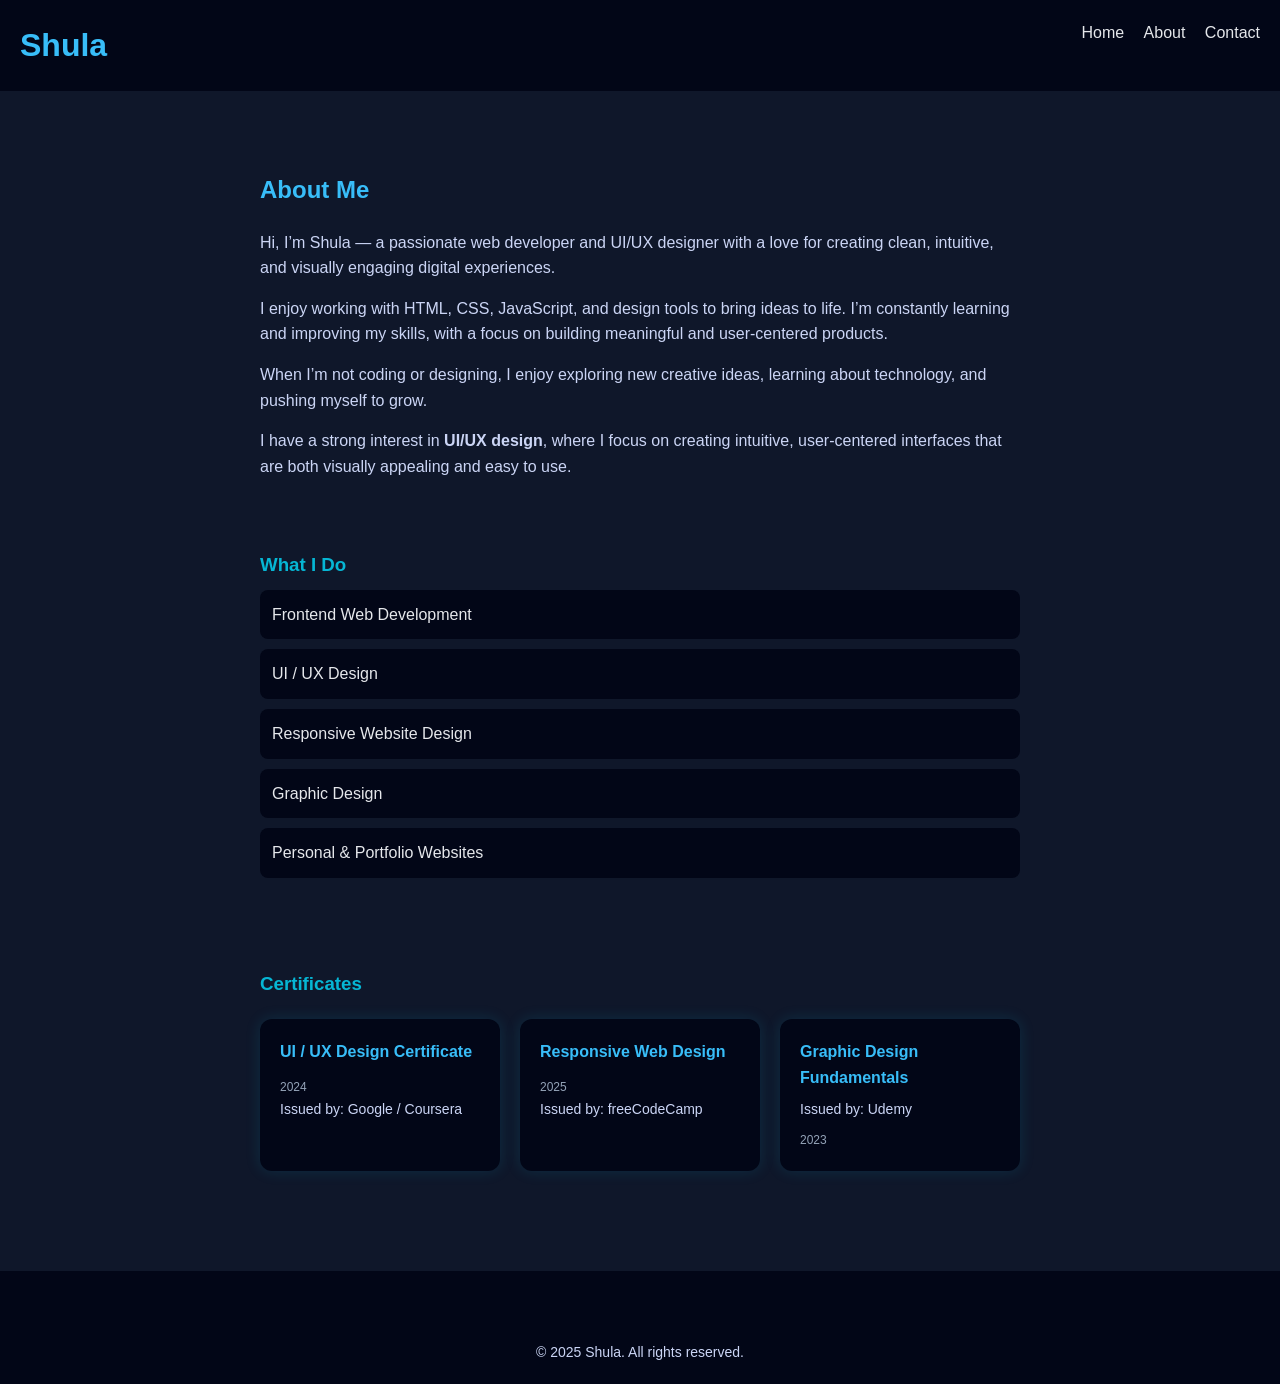
==== About.html @ 353653dd "Initial commit" ====
<!DOCTYPE html>
<html lang="en">
<head>
  <meta charset="UTF-8" />
    <meta name="viewport" content="width=device-width, initial-scale=1.0" />
      <title>About Me | Shula</title>
        <link rel="stylesheet" href="style.css" />

          <!-- Font Awesome Icons -->
            <link
                rel="stylesheet"
                    href="https://cdnjs.cloudflare.com/ajax/libs/font-awesome/6.5.0/css/all.min.css"
                      />
                      </head>
                      <body>

                        <!-- Header -->
                          <header>
                              <h1>Shula</h1>
                                  <nav>
                                        <a href="index.html">Home</a>
                                              <a href="about.html">About</a>
                                                    <a href="contact.html">Contact</a>
                                                        </nav>
                                                          </header>

                                                            <!-- About Section -->
                                                              <section class="about-page">
                                                                  <h2>About Me</h2>

                                                                      <p>
                                                                            Hi, I’m Shula — a passionate web developer and UI/UX designer with a love
                                                                                  for creating clean, intuitive, and visually engaging digital experiences.
                                                                                      </p>

                                                                                          <p>
                                                                                                I enjoy working with HTML, CSS, JavaScript, and design tools to bring ideas
                                                                                                      to life. I’m constantly learning and improving my skills, with a focus on
                                                                                                            building meaningful and user-centered products.
                                                                                                                </p>

                                                                                                                    <p>
                                                                                                                          When I’m not coding or designing, I enjoy exploring new creative ideas,
                                                                                                                                learning about technology, and pushing myself to grow.
                                                                                                                                    </p>
<p>
  I have a strong interest in <strong>UI/UX design</strong>, where I focus on
    creating intuitive, user-centered interfaces that are both visually
      appealing and easy to use.
      </p><br>

                                                                                                                                        <h3>What I Do</h3>
                                                                                                                                            <ul>
                                                                                                                                                  <li>Frontend Web Development</li>
                                                                                                                                                        <li>UI / UX Design</li>
                                                                                                                                                              <li>Responsive Website Design</li>
                                                                                                                                                              <li>Graphic Design</li>
                                                                                                                                                                    <li>Personal & Portfolio Websites</li>
                                                                                                                                                                        </ul><br>
                                                                                                                                                                        <br> 
<h3>Certificates</h3>

<div class="certificates">
  <a href="https://www.credly.com/badges/b86bada4-7252-48c2-9cae-0951d5f258d8/public_url" target="_blank" class="certificate-card">
      <h4>UI / UX Design Certificate</h4>
<span>2024</span>
          <p>Issued by: Google / Coursera</p>
         
                </a>
                
                  <a href="https://freecodecamp.org/certification/cindy27/responsive-web-design" target="_blank" class="certificate-card">
                      <h4>Responsive Web Design</h4>
         <span>2025</span>
                          <p>Issued by: freeCodeCamp</p>
                                </a>
                                
                                  <a href="link-to-graphic-design-certificate.pdf" target="_blank" class="certificate-card">
                                      <h4>Graphic Design Fundamentals</h4>
                                          <p>Issued by: Udemy</p>
                                              <span>2023</span>
                                                </a>
                                                </div>                                                                                                                                                                                                                                                                                                                                               
              </section>

                                                                                                                                                                            <!-- Footer -->
                                                                                                                                                                              <footer class="footer">
                                                                                                                                                                                  <p class="footer-copy">© 2025 Shula. All rights reserved.</p>
                                                                                                                                                                                    </footer>

                                                                                                                                                                                    </body>
                                                                                                                                                                                    </html>
---- style.css ----
* {
  margin: 0;
    padding: 0;
      box-sizing: border-box;
        font-family: Arial, sans-serif;
        }

        body {
          background: #0f172a;
            color: #e5e7eb;
              line-height: 1.6;
              }

              /* Navbar */
              header {
                display: flex;
                  justify-content: space-between;
                    padding: 20px;
                      background: #020617;
                      }

                      header h1 {
                        color: #38bdf8;
                        }

                        nav a {
                          margin-left: 15px;
                            color: #e5e7eb;
                              text-decoration: none;
                              }

                              nav a:hover {
                                color: #38bdf8;
                                }

                                /* Hero */
                                .hero {
                                  text-align: center;
                                    padding: 80px 20px;
                                    }

                                    .hero button {
                                      margin-top: 20px;
                                        padding: 10px 20px;
                                          border: none;
                                            background: #38bdf8;
                                              color: #020617;
                                                cursor: pointer;
                                                  border-radius: 5px;
                                                  }

                                                  .hero button:hover {
                                                    background: #0ea5e9;
                                                    }

                                                    /* Sections */
                                                    section {
                                                      padding: 60px 20px;
                                                        max-width: 900px;
                                                          margin: auto;
                                                          }

                                                          h2 {
                                                            margin-bottom: 20px;
                                                              color: #38bdf8;
                                                              }

                                                              /* Projects */
                                                              .projects-container {
                                                                display: grid;
                                                                  grid-template-columns: repeat(auto-fit, minmax(250px, 1fr));
                                                                    gap: 20px;
                                                                    }

                                                                    .project-card {
                                                                      background: #020617;
                                                                        padding: 20px;
                                                                          border-radius: 10px;
                                                                          }

                                                                          .project-card a {
                                                                            color: #38bdf8;
                                                                              text-decoration: none;
                                                                              }

                                                                              /* Skills */
                                                                              ul {
                                                                                list-style: none;
                                                                                }

                                                                                ul li {
                                                                                  background: #020617;
                                                                                    padding: 10px;
                                                                                      margin-bottom: 10px;
                                                                                        border-radius: 5px;
                                                                                        }

                                                                                        /* Footer */
.footer {
  background: #020617;
    margin-top: 80px;
      padding: 40px 20px 20px;
      }

      .footer-container {
        max-width: 1000px;
          margin: auto;
            display: grid;
              grid-template-columns: repeat(auto-fit, minmax(250px, 1fr));
                gap: 30px;
                }

                .footer h3 {
                  color: #38bdf8;
                    margin-bottom: 10px;
                    }

                    .footer p {
                      color: #cbd5f5;
                        font-size: 14px;
                        }

                        /* Social Icons */
                        .social-icons {
                          display: flex;
                            gap: 15px;
                              margin-top: 10px;
                              }

                              .social-icons a {
                                font-size: 22px;
                                  color: #38bdf8;
                                    transition: 0.3s;
                                    }

                                    .social-icons a:hover {
                                      color: #06b6d4;
                                        transform: translateY(-3px);
                                        }

                                        .footer-copy {
                                          text-align: center;
                                            margin-top: 30px;
                                              font-size: 13px;
                                                color: #94a3b8;
                                                }

                                                                                        
                                                                                              .contact-btn {
                                                                                                display: inline-block;
                                                                                                  margin-left: 10px;
                                                                                                    padding: 12px 24px;
                                                                                                      background: #06b6d4; /* Brighter cyan */
                                                                                                        color: #ffffff;
                                                                                                          border: 2px solid #06b6d4;
                                                                                                            border-radius: 6px;
                                                                                                              text-decoration: none;
                                                                                                                font-weight: bold;
                                                                                                                  transition: 0.3s;
                                                                                                                  }

                                                                                                                  .contact-btn:hover {
                                                                                                                    background: #0ea5e9; /* Lighter blue on hover */
                                                                                                                      border-#0ea5e9
                                                                                                                      color: #ffffff;
                                                                                                                        transform: translateY(-2px);
                                                                                                                          }

.contact-btn-container {
  margin-top: 25px;
    padding: 20px;
      display: inline-block;
        border-radius: 12px;
          background: rgba(6, 182, 212, 0.1); /* soft glow */
            box-shadow: 0 0 20px rgba(6, 182, 212, 0.35);
            }
            
.contact-section {
  max-width: 500px;
    margin: auto;
    }

    .contact-form {
      display: flex;
        flex-direction: column;
        }

        .contact-form input,
        .contact-form textarea {
          margin-bottom: 15px;
            padding: 10px;
              border-radius: 5px;
                border: none;
                  outline: none;
                  }

                  .contact-form button {
                    padding: 10px;
                      background: #38bdf8;
                        color: #020617;
                          border: none;
                            border-radius: 5px;
                              cursor: pointer;
                              }

                              .contact-form button:hover {
                                background: #0ea5e9;
                                }
                                                                                                              .contact-btn:hover {
                                                                                                                background: #38bdf8;
                                                                                                                  color: #020617;
                                                                                                                  }
                                                                                              }
           .social-container {
             margin-top: 40px;
               padding: 25px;
                 background: #020617;
                   border-radius: 15px;
                     box-shadow: 0 0 25px rgba(6, 182, 212, 0.25);
                     }

                     .social-container h3 {
                       margin-bottom: 15px;
                         color: #38bdf8;
                         }

                         /* Links inside container */
                         .social-links {
                           display: grid;
                             grid-template-columns: repeat(auto-fit, minmax(120px, 1fr));
                               gap: 15px;
                               }

                               .social-links a {
                                 text-align: center;
                                   padding: 12px;
                                     background: rgba(6, 182, 212, 0.1);
                                       color: #38bdf8;
                                         text-decoration: none;
                                           border-radius: 8px;
                                             font-weight: bold;
                                               transition: 0.3s;
                                               }

                                               .social-links a:hover {
                                                 background: #06b6d4;
                                                   color: #020617;
                                                     transform: translateY(-3px);
                                                     }
.about-page {
  max-width: 800px;
    margin: 60px auto;
      padding: 20px;
      }
      
      .about-page h2 {
        color: #38bdf8;
          margin-bottom: 20px;
          }
          
          .about-page p {
            margin-bottom: 15px;
              color: #cbd5f5;
                font-size: 16px;
                }
                
                .about-page h3 {
                  margin-top: 30px;
                    margin-bottom: 10px;
                      color: #06b6d4;
                      }
                      
                      .about-page ul {
                        list-style: none;
                          padding-left: 0;
                          }
                          
                          .about-page ul li {
                            background: #020617;
                              padding: 12px;
                                margin-bottom: 10px;
                                  border-radius: 8px;
                                  }                                                     
.about-container {
  display: block;
    max-width: 400px;
      padding: 20px;
        border-radius: 12px;
          background: #111;
            color: #fff;
              text-decoration: none;
                transition: all 0.3s ease;
                  border: 2px solid #444;
                  }

                  .about-container h2 {
                    margin-bottom: 8px;
                    }

                    .about-container p {
                      font-size: 14px;
                        opacity: 0.8;
                        }

                        .about-container:hover {
                          background: #1f1f1f;
                            transform: translateY(-5px);
                              border-color: #00ffd5;
                              }
.read-more-box {
  display: block;
    width: 90%;
      max-width: 500px;
        margin: 60px auto;
          padding: 25px;
            background: #111;
              color: #fff;
                text-align: center;
                  text-decoration: none;
                    font-size: 18px;
                      font-weight: 600;
                        border-radius: 16px;
                          border: 1px solid #333;
                            transition: all 0.3s ease;
                            }
                            
                            /* Hover effect */
                            .read-more-box:hover {
                              transform: translateY(-6px);
                                border-color: #00ffd5;
                                  box-shadow: 0 10px 30px rgba(0, 255, 213, 0.2);
                                    color: #00ffd5;
                                   }                              
.read-more-container {
  width: 200px;
    height: 100px;
      background: #00bfff; /* bright blue/cyan */
        border: 1px solid #009acd; /* slightly darker blue border */
          border-radius: 16px;
            display: flex;
              justify-content: center;
                align-items: center;
                  margin: 60px auto;
                    box-shadow: 0 4px 15px rgba(0,191,255,0.3);
                      transition: all 0.3s ease;
                      }
                      
                      .read-more-container:hover {
                        transform: translateY(-5px);
                          border-color: #00ffff; /* light cyan border on hover */
                            box-shadow: 0 10px 30px rgba(0,255,255,0.4);
                            }
                            
                            .read-more-link {
                              color: #fff;
                                text-decoration: none;
                                  font-weight: 600;
                                    font-size: 18px;
                                      padding: 10px 20px;
                                        background: #00ffff; /* cyan button */
                                          border-radius: 8px;
                                            transition: all 0.3s ease;
                                            }
                                            
                                            .read-more-link:hover {
                                              background: #87cefa; /* lighter blue on hover */
                                                color: #000;
                                                  transform: translateY(-2px);
                                                  }                                   
.certificates {
  display: grid;
    grid-template-columns: repeat(auto-fit, minmax(230px, 1fr));
      gap: 20px;
        margin-top: 20px;
        }
        
        .certificate-card {
          background: #020617;
            padding: 20px;
              border-radius: 12px;
                box-shadow: 0 0 15px rgba(6, 182, 212, 0.15);
                  transition: 0.3s;
                  }
                  
                  .certificate-card:hover {
                    transform: translateY(-5px);
                      box-shadow: 0 0 25px rgba(6, 182, 212, 0.35);
                      }
.certificate-card {
  display: block; /* make anchor behave like a block */
    text-decoration: none; /* remove underline */
      cursor: pointer;
      }                      
                      .certificate-card h4 {
                        color: #38bdf8;
                          margin-bottom: 8px;
                          }
                          
                          .certificate-card p {
                            font-size: 14px;
                              color: #cbd5f5;
                                margin-bottom: 5px;
                                }
                                
                                .certificate-card span {
                                  font-size: 12px;
                                    color: #94a3b8;
                                    }
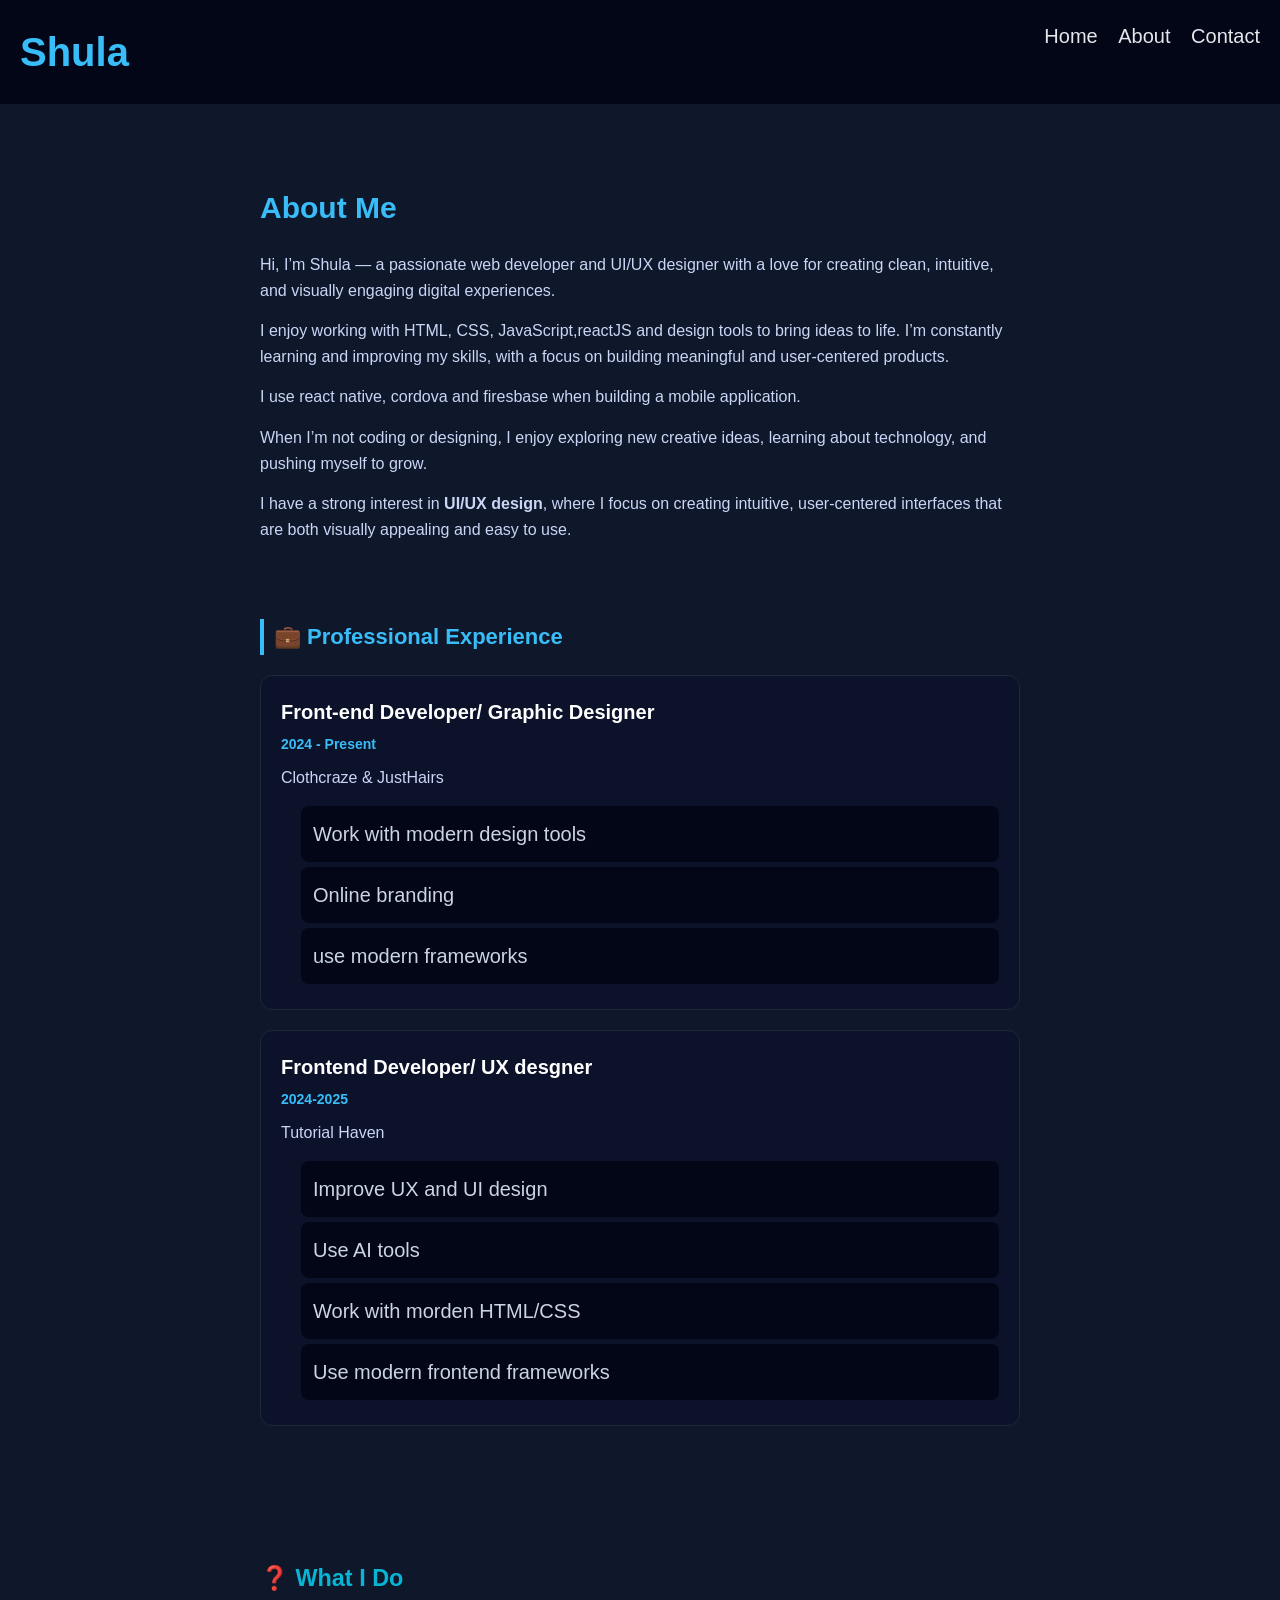
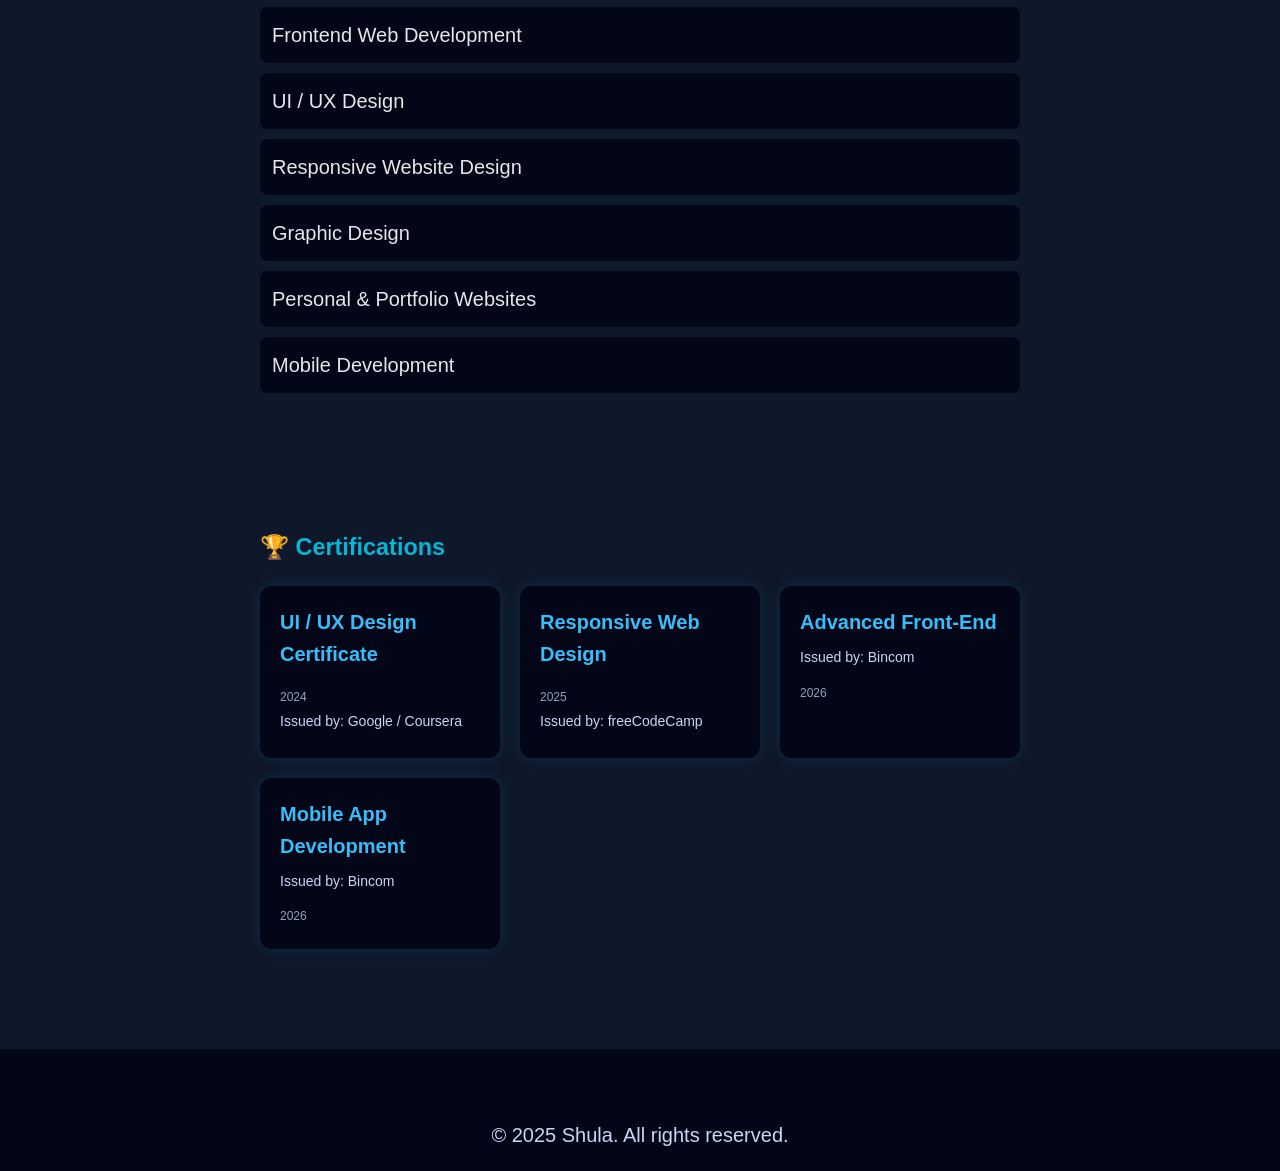
==== commit 05078c8e: "Finish merge" ====
--- a/About.html
+++ b/About.html
@@ -1,91 +1,132 @@
 <!DOCTYPE html>
 <html lang="en">
+
 <head>
   <meta charset="UTF-8" />
-    <meta name="viewport" content="width=device-width, initial-scale=1.0" />
-      <title>About Me | Shula</title>
-        <link rel="stylesheet" href="style.css" />
+  <meta name="viewport" content="width=device-width, initial-scale=1.0" />
+  <title>About Me | Shula</title>
+  <link rel="stylesheet" href="style.css" />
 
-          <!-- Font Awesome Icons -->
-            <link
-                rel="stylesheet"
-                    href="https://cdnjs.cloudflare.com/ajax/libs/font-awesome/6.5.0/css/all.min.css"
-                      />
-                      </head>
-                      <body>
+  <!-- Font Awesome Icons -->
+  <link rel="stylesheet" href="https://cdnjs.cloudflare.com/ajax/libs/font-awesome/6.5.0/css/all.min.css" />
+</head>
 
-                        <!-- Header -->
-                          <header>
-                              <h1>Shula</h1>
-                                  <nav>
-                                        <a href="index.html">Home</a>
-                                              <a href="about.html">About</a>
-                                                    <a href="contact.html">Contact</a>
-                                                        </nav>
-                                                          </header>
+<body>
 
-                                                            <!-- About Section -->
-                                                              <section class="about-page">
-                                                                  <h2>About Me</h2>
+  <!-- Header -->
+  <header>
+    <h1>Shula</h1>
+    <nav>
+      <a href="index.html">Home</a>
+      <a href="about.html">About</a>
+      <a href="contact.html">Contact</a>
+    </nav>
+  </header>
 
-                                                                      <p>
-                                                                            Hi, I’m Shula — a passionate web developer and UI/UX designer with a love
-                                                                                  for creating clean, intuitive, and visually engaging digital experiences.
-                                                                                      </p>
+  <!-- About Section -->
+  <section class="about-page">
+    <h2>About Me</h2>
 
-                                                                                          <p>
-                                                                                                I enjoy working with HTML, CSS, JavaScript, and design tools to bring ideas
-                                                                                                      to life. I’m constantly learning and improving my skills, with a focus on
-                                                                                                            building meaningful and user-centered products.
-                                                                                                                </p>
+    <p>
+      Hi, I’m Shula — a passionate web developer and UI/UX designer with a love
+      for creating clean, intuitive, and visually engaging digital experiences.
+    </p>
 
-                                                                                                                    <p>
-                                                                                                                          When I’m not coding or designing, I enjoy exploring new creative ideas,
-                                                                                                                                learning about technology, and pushing myself to grow.
-                                                                                                                                    </p>
-<p>
-  I have a strong interest in <strong>UI/UX design</strong>, where I focus on
-    creating intuitive, user-centered interfaces that are both visually
+    <p>
+      I enjoy working with HTML, CSS, JavaScript,reactJS and design tools to bring ideas
+      to life. I’m constantly learning and improving my skills, with a focus on
+      building meaningful and user-centered products.
+    </p>
+    <p> I use react native, cordova and firesbase when building a mobile application.</p>
+    <p>
+      When I’m not coding or designing, I enjoy exploring new creative ideas,
+      learning about technology, and pushing myself to grow.
+    </p>
+    <p>
+      I have a strong interest in <strong>UI/UX design</strong>, where I focus on
+      creating intuitive, user-centered interfaces that are both visually
       appealing and easy to use.
-      </p><br>
+    </p><br>
 
-                                                                                                                                        <h3>What I Do</h3>
-                                                                                                                                            <ul>
-                                                                                                                                                  <li>Frontend Web Development</li>
-                                                                                                                                                        <li>UI / UX Design</li>
-                                                                                                                                                              <li>Responsive Website Design</li>
-                                                                                                                                                              <li>Graphic Design</li>
-                                                                                                                                                                    <li>Personal & Portfolio Websites</li>
-                                                                                                                                                                        </ul><br>
-                                                                                                                                                                        <br> 
-<h3>Certificates</h3>
+    <div class="col-lg-8 ps-4 ps-lg-5">
 
-<div class="certificates">
-  <a href="https://www.credly.com/badges/b86bada4-7252-48c2-9cae-0951d5f258d8/public_url" target="_blank" class="certificate-card">
-      <h4>UI / UX Design Certificate</h4>
-<span>2024</span>
+      <!-- Experience -->
+      <div class="resume-section" data-aos="fade-up">
+        <h3>💼 Professional Experience</h3>
+
+        <div class="resume-item">
+          <h4>Front-end Developer/ Graphic Designer</h4>
+          <h5>2024 - Present</h5>
+          <p class="company">Clothcraze & JustHairs</p>
+          <ul>
+            <li>Work with modern design tools</li>
+            <li>Online branding</li>
+            <li>use modern frameworks</li>
+          </ul>
+        </div>
+
+        <div class="resume-item">
+          <h4>Frontend Developer/ UX desgner</h4>
+          <h5>2024-2025</h5>
+          <p class="company">Tutorial Haven</p>
+          <ul>
+            <li>Improve UX and UI design</li>
+            <li>Use AI tools</li>
+            <li>Work with morden HTML/CSS</li>
+            <li>Use modern frontend frameworks</li>
+          </ul>
+        </div>
+      </div>
+      <br>
+      <br>
+      <h3> ❓ What I Do</h3>
+      <ul>
+        <li>Frontend Web Development</li>
+        <li>UI / UX Design</li>
+        <li>Responsive Website Design</li>
+        <li>Graphic Design</li>
+        <li>Personal & Portfolio Websites</li>
+        <li>Mobile Development</li>
+      </ul><br>
+      <br>
+      <br>
+      <h3>🏆 Certifications</h3>
+
+      <div class="certificates">
+        <a href="https://www.credly.com/badges/b86bada4-7252-48c2-9cae-0951d5f258d8/public_url" target="_blank"
+          class="certificate-card">
+          <h4>UI / UX Design Certificate</h4>
+          <span>2024</span>
           <p>Issued by: Google / Coursera</p>
-         
-                </a>
-                
-                  <a href="https://freecodecamp.org/certification/cindy27/responsive-web-design" target="_blank" class="certificate-card">
-                      <h4>Responsive Web Design</h4>
-         <span>2025</span>
-                          <p>Issued by: freeCodeCamp</p>
-                                </a>
-                                
-                                  <a href="link-to-graphic-design-certificate.pdf" target="_blank" class="certificate-card">
-                                      <h4>Graphic Design Fundamentals</h4>
-                                          <p>Issued by: Udemy</p>
-                                              <span>2023</span>
-                                                </a>
-                                                </div>                                                                                                                                                                                                                                                                                                                                               
-              </section>
 
-                                                                                                                                                                            <!-- Footer -->
-                                                                                                                                                                              <footer class="footer">
-                                                                                                                                                                                  <p class="footer-copy">© 2025 Shula. All rights reserved.</p>
-                                                                                                                                                                                    </footer>
+        </a>
 
-                                                                                                                                                                                    </body>
-                                                                                                                                                                                    </html>
+        <a href="https://freecodecamp.org/certification/cindy27/responsive-web-design" target="_blank"
+          class="certificate-card">
+          <h4>Responsive Web Design</h4>
+          <span>2025</span>
+          <p>Issued by: freeCodeCamp</p>
+        </a>
+
+        <a href="images/SHULAMMITE Certificate.pdf" target="_blank" class="certificate-card">
+          <h4>Advanced Front-End</h4>
+          <p>Issued by: Bincom</p>
+          <span>2026</span>
+        </a>
+
+        <a href="images/OKWUKA SHULAMMITECertificate.pdf" target="_blank" class="certificate-card">
+          <h4>Mobile App Development</h4>
+          <p>Issued by: Bincom</p>
+          <span>2026</span>
+        </a>
+      </div>
+  </section>
+
+  <!-- Footer -->
+  <footer class="footer">
+    <p class="footer-copy">© 2025 Shula. All rights reserved.</p>
+  </footer>
+
+</body>
+
+</html>
--- a/style.css
+++ b/style.css
@@ -1,408 +1,811 @@
      * {
-  margin: 0;
-    padding: 0;
-      box-sizing: border-box;
-        font-family: Arial, sans-serif;
-        }
-
-        body {
-          background: #0f172a;
-            color: #e5e7eb;
-              line-height: 1.6;
-              }
-
-              /* Navbar */
-              header {
-                display: flex;
-                  justify-content: space-between;
-                    padding: 20px;
-                      background: #020617;
-                      }
-
-                      header h1 {
-                        color: #38bdf8;
-                        }
-
-                        nav a {
-                          margin-left: 15px;
-                            color: #e5e7eb;
-                              text-decoration: none;
-                              }
-
-                              nav a:hover {
-                                color: #38bdf8;
-                                }
-
-                                /* Hero */
-                                .hero {
-                                  text-align: center;
-                                    padding: 80px 20px;
-                                    }
-
-                                    .hero button {
-                                      margin-top: 20px;
-                                        padding: 10px 20px;
-                                          border: none;
-                                            background: #38bdf8;
-                                              color: #020617;
-                                                cursor: pointer;
-                                                  border-radius: 5px;
-                                                  }
-
-                                                  .hero button:hover {
-                                                    background: #0ea5e9;
-                                                    }
-
-                                                    /* Sections */
-                                                    section {
-                                                      padding: 60px 20px;
-                                                        max-width: 900px;
-                                                          margin: auto;
-                                                          }
-
-                                                          h2 {
-                                                            margin-bottom: 20px;
-                                                              color: #38bdf8;
-                                                              }
-
-                                                              /* Projects */
-                                                              .projects-container {
-                                                                display: grid;
-                                                                  grid-template-columns: repeat(auto-fit, minmax(250px, 1fr));
-                                                                    gap: 20px;
-                                                                    }
-
-                                                                    .project-card {
-                                                                      background: #020617;
-                                                                        padding: 20px;
-                                                                          border-radius: 10px;
-                                                                          }
-
-                                                                          .project-card a {
-                                                                            color: #38bdf8;
-                                                                              text-decoration: none;
-                                                                              }
-
-                                                                              /* Skills */
-                                                                              ul {
-                                                                                list-style: none;
-                                                                                }
-
-                                                                                ul li {
-                                                                                  background: #020617;
-                                                                                    padding: 10px;
-                                                                                      margin-bottom: 10px;
-                                                                                        border-radius: 5px;
-                                                                                        }
-
-                                                                                        /* Footer */
-.footer {
-  background: #020617;
-    margin-top: 80px;
-      padding: 40px 20px 20px;
-      }
-
-      .footer-container {
-        max-width: 1000px;
-          margin: auto;
-            display: grid;
-              grid-template-columns: repeat(auto-fit, minmax(250px, 1fr));
-                gap: 30px;
-                }
-
-                .footer h3 {
-                  color: #38bdf8;
-                    margin-bottom: 10px;
-                    }
-
-                    .footer p {
-                      color: #cbd5f5;
-                        font-size: 14px;
-                        }
-
-                        /* Social Icons */
-                        .social-icons {
-                          display: flex;
-                            gap: 15px;
-                              margin-top: 10px;
-                              }
-
-                              .social-icons a {
-                                font-size: 22px;
-                                  color: #38bdf8;
-                                    transition: 0.3s;
-                                    }
-
-                                    .social-icons a:hover {
-                                      color: #06b6d4;
-                                        transform: translateY(-3px);
-                                        }
-
-                                        .footer-copy {
-                                          text-align: center;
-                                            margin-top: 30px;
-                                              font-size: 13px;
-                                                color: #94a3b8;
-                                                }
-
-                                                                                        
-                                                                                              .contact-btn {
-                                                                                                display: inline-block;
-                                                                                                  margin-left: 10px;
-                                                                                                    padding: 12px 24px;
-                                                                                                      background: #06b6d4; /* Brighter cyan */
-                                                                                                        color: #ffffff;
-                                                                                                          border: 2px solid #06b6d4;
-                                                                                                            border-radius: 6px;
-                                                                                                              text-decoration: none;
-                                                                                                                font-weight: bold;
-                                                                                                                  transition: 0.3s;
-                                                                                                                  }
-
-                                                                                                                  .contact-btn:hover {
-                                                                                                                    background: #0ea5e9; /* Lighter blue on hover */
-                                                                                                                      border-#0ea5e9
-                                                                                                                      color: #ffffff;
-                                                                                                                        transform: translateY(-2px);
-                                                                                                                          }
-
-.contact-btn-container {
-  margin-top: 25px;
-    padding: 20px;
-      display: inline-block;
-        border-radius: 12px;
-          background: rgba(6, 182, 212, 0.1); /* soft glow */
-            box-shadow: 0 0 20px rgba(6, 182, 212, 0.35);
-            }
-            
-.contact-section {
-  max-width: 500px;
-    margin: auto;
-    }
-
-    .contact-form {
-      display: flex;
-        flex-direction: column;
-        }
-
-        .contact-form input,
-        .contact-form textarea {
-          margin-bottom: 15px;
-            padding: 10px;
-              border-radius: 5px;
-                border: none;
-                  outline: none;
-                  }
-
-                  .contact-form button {
-                    padding: 10px;
-                      background: #38bdf8;
-                        color: #020617;
-                          border: none;
-                            border-radius: 5px;
-                              cursor: pointer;
-                              }
-
-                              .contact-form button:hover {
-                                background: #0ea5e9;
-                                }
-                                                                                                              .contact-btn:hover {
-                                                                                                                background: #38bdf8;
-                                                                                                                  color: #020617;
-                                                                                                                  }
-                                                                                              }
-           .social-container {
-             margin-top: 40px;
-               padding: 25px;
-                 background: #020617;
-                   border-radius: 15px;
-                     box-shadow: 0 0 25px rgba(6, 182, 212, 0.25);
-                     }
-
-                     .social-container h3 {
-                       margin-bottom: 15px;
-                         color: #38bdf8;
-                         }
-
-                         /* Links inside container */
-                         .social-links {
-                           display: grid;
-                             grid-template-columns: repeat(auto-fit, minmax(120px, 1fr));
-                               gap: 15px;
-                               }
-
-                               .social-links a {
-                                 text-align: center;
-                                   padding: 12px;
-                                     background: rgba(6, 182, 212, 0.1);
-                                       color: #38bdf8;
-                                         text-decoration: none;
-                                           border-radius: 8px;
-                                             font-weight: bold;
-                                               transition: 0.3s;
-                                               }
-
-                                               .social-links a:hover {
-                                                 background: #06b6d4;
-                                                   color: #020617;
-                                                     transform: translateY(-3px);
-                                                     }
-.about-page {
-  max-width: 800px;
-    margin: 60px auto;
-      padding: 20px;
-      }
-      
-      .about-page h2 {
-        color: #38bdf8;
-          margin-bottom: 20px;
-          }
-          
-          .about-page p {
-            margin-bottom: 15px;
-              color: #cbd5f5;
-                font-size: 16px;
-                }
-                
-                .about-page h3 {
-                  margin-top: 30px;
-                    margin-bottom: 10px;
-                      color: #06b6d4;
-                      }
-                      
-                      .about-page ul {
-                        list-style: none;
-                          padding-left: 0;
-                          }
-                          
-                          .about-page ul li {
-                            background: #020617;
-                              padding: 12px;
-                                margin-bottom: 10px;
-                                  border-radius: 8px;
-                                  }                                                     
-.about-container {
-  display: block;
-    max-width: 400px;
-      padding: 20px;
-        border-radius: 12px;
-          background: #111;
-            color: #fff;
-              text-decoration: none;
-                transition: all 0.3s ease;
-                  border: 2px solid #444;
-                  }
-
-                  .about-container h2 {
-                    margin-bottom: 8px;
-                    }
-
-                    .about-container p {
-                      font-size: 14px;
-                        opacity: 0.8;
-                        }
-
-                        .about-container:hover {
-                          background: #1f1f1f;
-                            transform: translateY(-5px);
-                              border-color: #00ffd5;
-                              }
-.read-more-box {
-  display: block;
-    width: 90%;
-      max-width: 500px;
-        margin: 60px auto;
-          padding: 25px;
-            background: #111;
-              color: #fff;
-                text-align: center;
-                  text-decoration: none;
-                    font-size: 18px;
-                      font-weight: 600;
-                        border-radius: 16px;
-                          border: 1px solid #333;
-                            transition: all 0.3s ease;
-                            }
-                            
-                            /* Hover effect */
-                            .read-more-box:hover {
-                              transform: translateY(-6px);
-                                border-color: #00ffd5;
-                                  box-shadow: 0 10px 30px rgba(0, 255, 213, 0.2);
-                                    color: #00ffd5;
-                                   }                              
-.read-more-container {
-  width: 200px;
-    height: 100px;
-      background: #00bfff; /* bright blue/cyan */
-        border: 1px solid #009acd; /* slightly darker blue border */
-          border-radius: 16px;
-            display: flex;
-              justify-content: center;
-                align-items: center;
-                  margin: 60px auto;
-                    box-shadow: 0 4px 15px rgba(0,191,255,0.3);
-                      transition: all 0.3s ease;
-                      }
-                      
-                      .read-more-container:hover {
-                        transform: translateY(-5px);
-                          border-color: #00ffff; /* light cyan border on hover */
-                            box-shadow: 0 10px 30px rgba(0,255,255,0.4);
-                            }
-                            
-                            .read-more-link {
-                              color: #fff;
-                                text-decoration: none;
-                                  font-weight: 600;
-                                    font-size: 18px;
-                                      padding: 10px 20px;
-                                        background: #00ffff; /* cyan button */
-                                          border-radius: 8px;
-                                            transition: all 0.3s ease;
-                                            }
-                                            
-                                            .read-more-link:hover {
-                                              background: #87cefa; /* lighter blue on hover */
-                                                color: #000;
-                                                  transform: translateY(-2px);
-                                                  }                                   
-.certificates {
-  display: grid;
-    grid-template-columns: repeat(auto-fit, minmax(230px, 1fr));
-      gap: 20px;
-        margin-top: 20px;
-        }
-        
-        .certificate-card {
-          background: #020617;
-            padding: 20px;
-              border-radius: 12px;
-                box-shadow: 0 0 15px rgba(6, 182, 212, 0.15);
-                  transition: 0.3s;
-                  }
-                  
-                  .certificate-card:hover {
-                    transform: translateY(-5px);
-                      box-shadow: 0 0 25px rgba(6, 182, 212, 0.35);
-                      }
-.certificate-card {
-  display: block; /* make anchor behave like a block */
-    text-decoration: none; /* remove underline */
-      cursor: pointer;
-      }                      
-                      .certificate-card h4 {
-                        color: #38bdf8;
-                          margin-bottom: 8px;
-                          }
-                          
-                          .certificate-card p {
-                            font-size: 14px;
-                              color: #cbd5f5;
-                                margin-bottom: 5px;
-                                }
-                                
-                                .certificate-card span {
-                                  font-size: 12px;
-                                    color: #94a3b8;
-                                    }                                                  
+       margin: 0;
+       padding: 0;
+       box-sizing: border-box;
+       font-family: Arial, sans-serif;
+     }
+
+     body {
+       background: #0f172a;
+       color: #e5e7eb;
+       line-height: 1.6;
+       font-family: 'Poppins', sans-serif;
+       font-size: 20px;
+
+     }
+
+     /* Navbar */
+     header {
+       display: flex;
+       justify-content: space-between;
+       padding: 20px;
+       background: #020617;
+     }
+
+     header h1 {
+       color: #38bdf8;
+     }
+
+     nav a {
+       margin-left: 15px;
+       color: #e5e7eb;
+       text-decoration: none;
+     }
+
+     nav a:hover {
+       color: #38bdf8;
+     }
+
+     /* Hero */
+     .hero {
+       text-align: center;
+       padding: 80px 20px;
+     }
+
+     .hero button {
+       margin-top: 20px;
+       padding: 10px 20px;
+       border: none;
+       background: #38bdf8;
+       color: #020617;
+       cursor: pointer;
+       border-radius: 5px;
+       font-size: 20px;
+     }
+
+     .hero button:hover {
+       background: #0ea5e9;
+     }
+
+     /* Sections */
+     section {
+       padding: 60px 20px;
+       max-width: 900px;
+       margin: auto;
+     }
+
+     h2 {
+       margin-bottom: 20px;
+       color: #38bdf8;
+     }
+
+     /* Projects */
+     .projects-container {
+       display: grid;
+       grid-template-columns: repeat(auto-fit, minmax(250px, 1fr));
+       gap: 20px;
+     }
+
+     .project-card {
+       background: #020617;
+       padding: 20px;
+       border-radius: 10px;
+     }
+
+     .project-card a {
+       color: #38bdf8;
+       text-decoration: none;
+     }
+
+     /* SKILLS SECTION */
+
+     .skills-container {
+       display: grid;
+       grid-template-columns: repeat(auto-fit, minmax(400px, 1fr));
+       gap: 40px;
+     }
+
+     .skills-box {
+       background: #151515;
+       padding: 40px;
+       border-radius: 25px;
+       border: 1px solid #222;
+     }
+
+     .skills-box h3 {
+       font-size: 30px;
+       margin-bottom: 40px;
+       color: #38bdf8;
+     }
+
+     .skill {
+       margin-bottom: 35px;
+     }
+
+     .skill-info {
+       display: flex;
+       justify-content: space-between;
+       margin-bottom: 10px;
+     }
+
+     .skill-info span {
+       font-size: 16px;
+       font-weight: 500;
+     }
+
+     .progress-bar {
+       width: 100%;
+       height: 10px;
+       background: #222;
+       border-radius: 20px;
+       overflow: hidden;
+     }
+
+     .progress {
+       height: 100%;
+       border-radius: 20px;
+       background: linear-gradient(90deg, #38bdf8, #06b6d4);
+       animation: load 2s ease;
+     }
+
+     /* Progress Widths */
+
+     .html {
+       width: 95%;
+     }
+
+     .js {
+       width: 85%;
+     }
+
+     .bootstrap {
+       width: 85%;
+     }
+
+     .wordpress {
+       width: 85%;
+     }
+
+     .react {
+       width: 80%;
+     }
+
+     .typescript {
+       width: 75%;
+     }
+
+     .ux {
+       width: 90%;
+     }
+
+     .angular {
+       width: 65%;
+     }
+
+     .node {
+       width: 75%;
+     }
+
+     .python {
+       width: 70%;
+     }
+
+
+
+     .java {
+       width: 55%;
+     }
+
+     .database {
+       width: 75%;
+     }
+
+     /* Animation */
+
+     @keyframes load {
+       from {
+         width: 0;
+       }
+     }
+
+     /* CLICKABLE SKILLS */
+
+     .clickable-skill {
+       cursor: pointer;
+     }
+
+     .skill-description {
+       margin-top: 15px;
+       color: #bbb;
+       line-height: 1.7;
+       font-size: 14px;
+
+       max-height: 0;
+       overflow: hidden;
+       opacity: 0;
+
+       transition: all 0.5s ease;
+     }
+
+     /* SHOW DESCRIPTION */
+
+     .clickable-skill.active .skill-description {
+       max-height: 200px;
+       opacity: 1;
+     }
+
+     /* Footer */
+     .footer {
+       background: #020617;
+       margin-top: 80px;
+       padding: 40px 20px 20px;
+     }
+
+     .footer-container {
+       max-width: 1000px;
+       margin: auto;
+       display: grid;
+       grid-template-columns: repeat(auto-fit, minmax(250px, 1fr));
+       gap: 30px;
+     }
+
+     .footer h3 {
+       color: #38bdf8;
+       margin-bottom: 10px;
+     }
+
+     .footer p {
+       color: #cbd5f5;
+       font-size: 20px;
+     }
+
+     /* Social Icons */
+     .social-icons {
+       display: flex;
+       gap: 15px;
+       margin-top: 10px;
+     }
+
+     .social-icons a {
+       font-size: 70px;
+       color: #38bdf8;
+       transition: 0.3s;
+     }
+
+     .social-icons a:hover {
+       color: #06b6d4;
+       transform: translateY(-3px);
+     }
+
+     .footer-copy {
+       text-align: center;
+       margin-top: 30px;
+       font-size: 13px;
+       color: #94a3b8;
+     }
+
+
+     .contact-btn {
+       display: inline-block;
+       margin-left: 10px;
+       padding: 12px 24px;
+       background: #06b6d4;
+       /* Brighter cyan */
+       color: #ffffff;
+       border: 2px solid #06b6d4;
+       border-radius: 6px;
+       text-decoration: none;
+       font-weight: bold;
+       transition: 0.3s;
+     }
+
+     .contact-btn:hover {
+       background: #0ea5e9;
+       /* Lighter blue on hover */
+       border: #0ea5e9;
+       color: #ffffff;
+       transform: translateY(-2px);
+     }
+
+     .contact-btn-container {
+       margin-top: 25px;
+       padding: 20px;
+       display: inline-block;
+       border-radius: 12px;
+       background: rgba(6, 182, 212, 0.1);
+       /* soft glow */
+       box-shadow: 0 0 20px rgba(6, 182, 212, 0.35);
+     }
+
+     .contact-section {
+       max-width: 500px;
+       margin: auto;
+
+     }
+
+     .contact-container {
+       display: flex;
+       width: 1100px;
+       background: #111827;
+       border-radius: 15px;
+       overflow: hidden;
+       box-shadow: 0 10px 30px rgba(0, 0, 0, 0.4);
+     }
+
+     /* LEFT SIDE */
+     .contact-info {
+       width: 40%;
+       background: linear-gradient(135deg, #1e3a8a, #2563eb);
+       color: white;
+       padding: 30px;
+     }
+
+     .contact-info h2 {
+       font-size: 28px;
+       margin-bottom: 10px;
+     }
+
+     .contact-info p {
+       font-size: 14px;
+       margin-bottom: 25px;
+       opacity: 0.9;
+     }
+
+     .info-box {
+       margin-bottom: 25px;
+       display: flex;
+       align-items: flex-start;
+       gap: 15px;
+     }
+
+     .icon {
+       width: 40px;
+       height: 40px;
+       background: rgba(255, 255, 255, 0.2);
+       display: flex;
+       justify-content: center;
+       align-items: center;
+       border-radius: 50%;
+       font-size: 18px;
+     }
+
+     .info-box h4 {
+       margin-bottom: 5px;
+     }
+
+     .info-box span {
+       font-size: 13px;
+       opacity: 0.9;
+     }
+
+     /* RIGHT SIDE */
+     .contact-form {
+       width: 60%;
+       padding: 30px;
+       background: #1f2937;
+     }
+
+     .contact-form h2 {
+       color: white;
+       margin-bottom: 10px;
+     }
+
+     .contact-form p {
+       color: #9ca3af;
+       font-size: 14px;
+       margin-bottom: 20px;
+     }
+
+     .form-group {
+       display: flex;
+       gap: 10px;
+     }
+
+     input,
+     textarea {
+       width: 100%;
+       padding: 12px;
+       margin-bottom: 15px;
+       border: none;
+       border-radius: 8px;
+       background: #111827;
+       color: white;
+       outline: none;
+     }
+
+     textarea {
+       resize: none;
+       height: 120px;
+     }
+
+     button {
+       background: #2563eb;
+       color: white;
+       border: none;
+       padding: 12px 25px;
+       border-radius: 25px;
+       cursor: pointer;
+       transition: 0.3s;
+     }
+
+     button:hover {
+       background: #1d4ed8;
+     }
+
+     @media(max-width: 768px) {
+       .contact-container {
+         flex-direction: column;
+         width: 90%;
+       }
+
+       .contact-info,
+       .contact-form {
+         width: 100%;
+       }
+     }
+
+     .social-container {
+       margin-top: 40px;
+       padding: 25px;
+       background: #020617;
+       border-radius: 15px;
+       box-shadow: 0 0 25px rgba(6, 182, 212, 0.25);
+     }
+
+     .social-container h3 {
+       margin-bottom: 15px;
+       color: #38bdf8;
+     }
+
+     /* Links inside container */
+     .social-links {
+       display: grid;
+       grid-template-columns: repeat(auto-fit, minmax(120px, 1fr));
+       gap: 15px;
+     }
+
+     .social-links a {
+       text-align: center;
+       padding: 12px;
+       background: rgba(6, 182, 212, 0.1);
+       color: #38bdf8;
+       text-decoration: none;
+       border-radius: 8px;
+       font-weight: bold;
+       transition: 0.3s;
+     }
+
+     .social-links a:hover {
+       background: #06b6d4;
+       color: #020617;
+       transform: translateY(-3px);
+     }
+
+     .about-page {
+       max-width: 800px;
+       margin: 60px auto;
+       padding: 20px;
+     }
+
+     .about-page h2 {
+       color: #38bdf8;
+       margin-bottom: 20px;
+     }
+
+     .about-page p {
+       margin-bottom: 15px;
+       color: #cbd5f5;
+       font-size: 16px;
+     }
+
+     .about-page h3 {
+       margin-top: 30px;
+       margin-bottom: 10px;
+       color: #06b6d4;
+     }
+
+     .about-page ul {
+       list-style: none;
+       padding-left: 0;
+     }
+
+     .about-page ul li {
+       background: #020617;
+       padding: 12px;
+       margin-bottom: 10px;
+       border-radius: 8px;
+     }
+
+     .about-container {
+       display: block;
+       max-width: 400px;
+       padding: 20px;
+       border-radius: 12px;
+       background: #111;
+       color: #fff;
+       text-decoration: none;
+       transition: all 0.3s ease;
+       border: 2px solid #444;
+     }
+
+     .about-container h2 {
+       margin-bottom: 8px;
+     }
+
+     .about-container p {
+       font-size: 14px;
+       opacity: 0.8;
+     }
+
+     .about-container:hover {
+       background: #1f1f1f;
+       transform: translateY(-5px);
+       border-color: #00ffd5;
+     }
+
+     .read-more-box {
+       display: block;
+       width: 90%;
+       max-width: 500px;
+       margin: 60px auto;
+       padding: 25px;
+       background: #111;
+       color: #fff;
+       text-align: center;
+       text-decoration: none;
+       font-size: 18px;
+       font-weight: 600;
+       border-radius: 16px;
+       border: 1px solid #333;
+       transition: all 0.3s ease;
+     }
+
+     /* Hover effect */
+     .read-more-box:hover {
+       transform: translateY(-6px);
+       border-color: #00ffd5;
+       box-shadow: 0 10px 30px rgba(0, 255, 213, 0.2);
+       color: #00ffd5;
+     }
+
+     .read-more-container {
+       width: 200px;
+       height: 100px;
+       background: #00bfff;
+       /* bright blue/cyan */
+       border: 1px solid #009acd;
+       /* slightly darker blue border */
+       border-radius: 16px;
+       display: flex;
+       justify-content: center;
+       align-items: center;
+       margin: 60px auto;
+       box-shadow: 0 4px 15px rgba(0, 191, 255, 0.3);
+       transition: all 0.3s ease;
+     }
+
+     .read-more-container:hover {
+       transform: translateY(-5px);
+       border-color: #00ffff;
+       /* light cyan border on hover */
+       box-shadow: 0 10px 30px rgba(0, 255, 255, 0.4);
+     }
+
+     .read-more-link {
+       color: #fff;
+       text-decoration: none;
+       font-weight: 600;
+       font-size: 18px;
+       padding: 10px 20px;
+       background: #00ffff;
+       /* cyan button */
+       border-radius: 8px;
+       transition: all 0.3s ease;
+     }
+
+     .read-more-link:hover {
+       background: #87cefa;
+       /* lighter blue on hover */
+       color: #000;
+       transform: translateY(-2px);
+     }
+
+     .certificates {
+       display: grid;
+       grid-template-columns: repeat(auto-fit, minmax(230px, 1fr));
+       gap: 20px;
+       margin-top: 20px;
+     }
+
+     .certificate-card {
+       background: #020617;
+       padding: 20px;
+       border-radius: 12px;
+       box-shadow: 0 0 15px rgba(6, 182, 212, 0.15);
+       transition: 0.3s;
+     }
+
+     .certificate-card:hover {
+       transform: translateY(-5px);
+       box-shadow: 0 0 25px rgba(6, 182, 212, 0.35);
+     }
+
+     .certificate-card {
+       display: block;
+       /* make anchor behave like a block */
+       text-decoration: none;
+       /* remove underline */
+       cursor: pointer;
+     }
+
+     .certificate-card h4 {
+       color: #38bdf8;
+       margin-bottom: 8px;
+     }
+
+     .certificate-card p {
+       font-size: 14px;
+       color: #cbd5f5;
+       margin-bottom: 5px;
+     }
+
+     .certificate-card span {
+       font-size: 12px;
+       color: #94a3b8;
+     }
+
+     .typing {
+       font-size: 30px;
+       font-weight: 600;
+       color: #38bdf8;
+       min-height: 40px;
+       position: relative;
+     }
+
+     /* Blinking Cursor */
+
+     .typing::after {
+
+       position: absolute;
+       right: -8px;
+       color: #06b6d4;
+       animation: blink 0.7s infinite;
+     }
+
+     @keyframes blink {
+
+       0% {
+         opacity: 1;
+       }
+
+       50% {
+         opacity: 0;
+       }
+
+       100% {
+         opacity: 1;
+       }
+     }
+
+     /* SECTION BACKGROUND */
+     .services {
+       background: #050b1f;
+       padding: 80px 20px;
+       color: white;
+     }
+
+     /* TITLE */
+     .section-title h2 {
+       text-align: center;
+       font-size: 40px;
+       color: #38bdf8;
+     }
+
+     .section-title p {
+       text-align: center;
+       color: #cbd5e1;
+       max-width: 700px;
+       margin: auto;
+     }
+
+     /* HEADER */
+     .service-heading div {
+       font-size: 30px;
+       font-weight: bold;
+     }
+
+     .service-heading span {
+       color: #38bdf8;
+     }
+
+     .service-btn {
+       display: inline-block;
+       margin-top: 15px;
+       color: #38bdf8;
+       text-decoration: none;
+       font-weight: bold;
+     }
+
+     /* GRID */
+     .service-grid {
+       display: grid;
+       grid-template-columns: repeat(auto-fit, minmax(250px, 1fr));
+       gap: 25px;
+       margin-top: 50px;
+     }
+
+     /* CARD */
+     .service-card {
+       background: #0b1229;
+       padding: 25px;
+       border-radius: 15px;
+       border: 1px solid #1e293b;
+       transition: 0.3s;
+     }
+
+     .service-card:hover {
+       transform: translateY(-8px);
+       border-color: #38bdf8;
+     }
+
+     /* ICON */
+     .service-card .icon {
+       font-size: 30px;
+       margin-bottom: 10px;
+     }
+
+     /* TEXT */
+     .service-card h3 {
+       color: #38bdf8;
+       margin-bottom: 10px;
+     }
+
+     .service-card p {
+       color: #cbd5e1;
+       font-size: 14px;
+       line-height: 1.6;
+     }
+
+     .resume-section {
+       margin-bottom: 40px;
+     }
+
+     .resume-section h3 {
+       color: #38bdf8;
+       font-size: 22px;
+       margin-bottom: 20px;
+       border-left: 4px solid #38bdf8;
+       padding-left: 10px;
+     }
+
+     /* CARD STYLE */
+     .resume-item {
+       background: #0b1229;
+       padding: 20px;
+       margin-bottom: 20px;
+       border-radius: 12px;
+       border: 1px solid #1e293b;
+       transition: 0.3s;
+     }
+
+     .resume-item:hover {
+       transform: translateY(-5px);
+       border-color: #38bdf8;
+     }
+
+     /* TEXT */
+     .resume-item h4 {
+       color: #ffffff;
+       margin-bottom: 5px;
+     }
+
+     .resume-item h5 {
+       color: #38bdf8;
+       font-size: 14px;
+       margin-bottom: 10px;
+     }
+
+     .company {
+       color: #94a3b8;
+       margin-bottom: 10px;
+     }
+
+     /* LIST */
+     .resume-item ul {
+       padding-left: 20px;
+     }
+
+     .resume-item ul li {
+       color: #cbd5e1;
+       margin-bottom: 5px;
+     }
